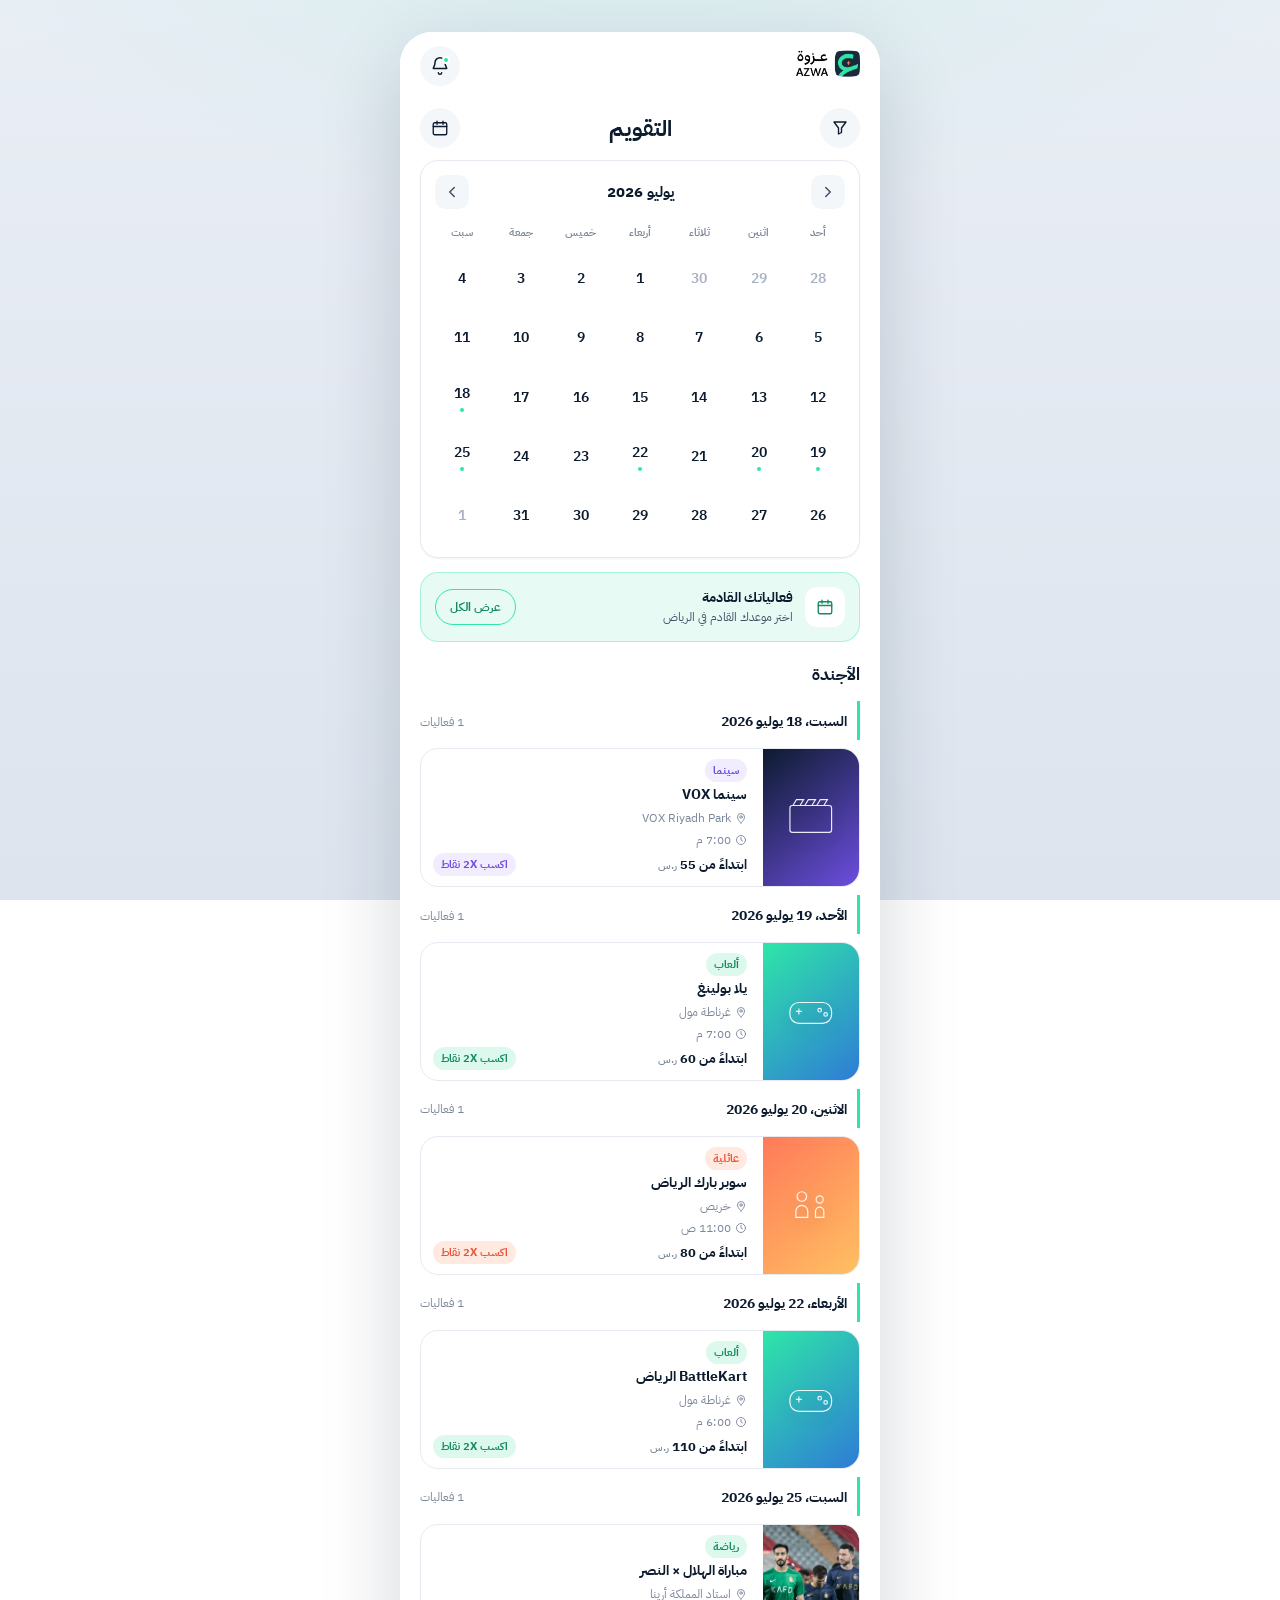
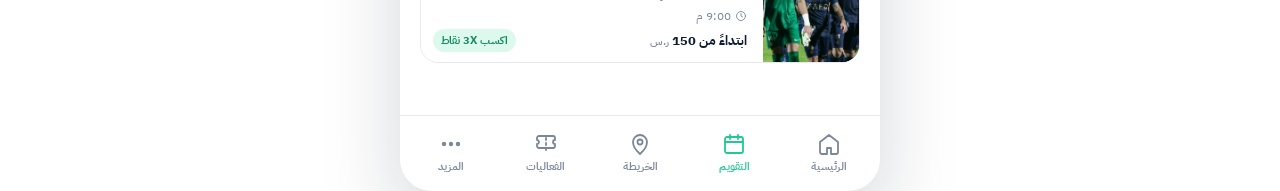
==== calendar.html @ 914c09c8 "Changed the idea" ====
<!doctype html>
<html lang="ar" dir="rtl">
<head>
  <meta charset="UTF-8">
  <meta name="viewport" content="width=device-width, initial-scale=1, viewport-fit=cover">
  <meta name="theme-color" content="#0C1B2E">
  <title>التقويم | عزوة</title>
  <link rel="preconnect" href="https://fonts.googleapis.com">
  <link rel="preconnect" href="https://fonts.gstatic.com" crossorigin>
  <link href="https://fonts.googleapis.com/css2?family=IBM+Plex+Sans+Arabic:wght@400;500;600;700;800&display=swap" rel="stylesheet">
  <link rel="stylesheet" href="css/styles.css">
</head>
<body>
  <div class="app">
    <header class="app-header">
      <div class="brand" aria-label="عزوة">
        <img class="brand-logo" src="images/logo-dark.png" alt="عزوة AZWA">
      </div>
      <div class="header-actions">
        <button class="icon-btn" aria-label="الإشعارات">
          <svg viewBox="0 0 24 24" width="20" height="20" fill="none" stroke="currentColor" stroke-width="1.8" stroke-linecap="round" stroke-linejoin="round">
            <path d="M6 8a6 6 0 1112 0c0 4 2 5 2 7H4c0-2 2-3 2-7z"/><path d="M10 20a2 2 0 004 0"/>
          </svg>
          <span class="badge-dot"></span>
        </button>
      </div>
    </header>

    <main class="main">
      <div class="page-title">
        <button class="icon-btn" aria-label="تصفية">
          <svg viewBox="0 0 24 24" width="18" height="18" fill="none" stroke="currentColor" stroke-width="1.8" stroke-linecap="round" stroke-linejoin="round">
            <path d="M4 4h16l-6 8v6l-4 2v-8L4 4z"/>
          </svg>
        </button>
        <h1>التقويم</h1>
        <div class="actions">
          <button class="icon-btn" aria-label="اليوم">
            <svg viewBox="0 0 24 24" width="18" height="18" fill="none" stroke="currentColor" stroke-width="1.8" stroke-linecap="round" stroke-linejoin="round">
              <rect x="3" y="5" width="18" height="16" rx="2"/><path d="M16 3v4M8 3v4M3 10h18"/>
            </svg>
          </button>
        </div>
      </div>

      <div class="cal-card" data-render="calendar"></div>

      <div class="upcoming">
        <span class="ic-wrap">
          <svg viewBox="0 0 24 24" width="18" height="18" fill="none" stroke="currentColor" stroke-width="1.8" stroke-linecap="round" stroke-linejoin="round">
            <rect x="3" y="5" width="18" height="16" rx="2"/><path d="M16 3v4M8 3v4M3 10h18"/>
          </svg>
        </span>
        <div>
          <div class="title">فعالياتك القادمة</div>
          <div class="desc">اختر موعدك القادم في الرياض</div>
        </div>
        <a href="events.html" class="link">عرض الكل</a>
      </div>

      <div class="section">
        <div class="section-head">
          <h2>الأجندة</h2>
        </div>
        <div data-agenda></div>
      </div>
    </main>

    <nav class="bottom-nav" aria-label="التنقل">
      <a class="nav-item" href="index.html">
        <span class="ic"><svg viewBox="0 0 24 24" fill="none" stroke="currentColor" stroke-width="1.8" stroke-linecap="round" stroke-linejoin="round"><path d="M3 10l9-7 9 7v10a2 2 0 01-2 2h-5v-6h-4v6H5a2 2 0 01-2-2V10z"/></svg></span>
        <span>الرئيسية</span>
      </a>
      <a class="nav-item" href="calendar.html">
        <span class="ic"><svg viewBox="0 0 24 24" fill="none" stroke="currentColor" stroke-width="1.8" stroke-linecap="round" stroke-linejoin="round"><rect x="3" y="5" width="18" height="16" rx="2"/><path d="M16 3v4M8 3v4M3 10h18"/></svg></span>
        <span>التقويم</span>
      </a>
      <a class="nav-item" href="map.html">
        <span class="ic"><svg viewBox="0 0 24 24" fill="none" stroke="currentColor" stroke-width="1.8" stroke-linecap="round" stroke-linejoin="round"><path d="M12 22s7-6.2 7-12a7 7 0 10-14 0c0 5.8 7 12 7 12z"/><circle cx="12" cy="10" r="2.5"/></svg></span>
        <span>الخريطة</span>
      </a>
      <a class="nav-item" href="events.html">
        <span class="ic"><svg viewBox="0 0 24 24" fill="none" stroke="currentColor" stroke-width="1.8" stroke-linecap="round" stroke-linejoin="round"><path d="M3 8V6a2 2 0 012-2h14a2 2 0 012 2v2a2 2 0 100 4v2a2 2 0 01-2 2H5a2 2 0 01-2-2v-2a2 2 0 100-4z"/><path d="M12 6v12" stroke-dasharray="2 3"/></svg></span>
        <span>الفعاليات</span>
      </a>
      <a class="nav-item" href="more.html">
        <span class="ic"><svg viewBox="0 0 24 24" fill="none" stroke="currentColor" stroke-width="2.4" stroke-linecap="round" stroke-linejoin="round"><circle cx="5" cy="12" r="1"/><circle cx="12" cy="12" r="1"/><circle cx="19" cy="12" r="1"/></svg></span>
        <span>المزيد</span>
      </a>
    </nav>
  </div>

  <script src="js/app.js"></script>
</body>
</html>
---- css/styles.css ----
/* ==========================================================================
   Azwa - عزوة | Design System
   Mobile-first Arabic RTL prototype
   ========================================================================== */

:root {
  /* Brand */
  --teal: #2EE6A8;
  --teal-600: #22C994;
  --teal-050: #E7FBF4;
  --dark: #0C1B2E;
  --dark-800: #142338;
  --dark-700: #1B2E48;
  --light: #F4F7FA;
  --blue: #4DA3FF;
  --coral: #FF7A59;

  /* Text */
  --ink: #0C1B2E;
  --ink-2: #445068;
  --ink-3: #7A869A;
  --ink-4: #A8B1C2;
  --on-dark: #FFFFFF;
  --on-dark-2: #C6D0E0;
  --on-dark-3: #8A97AE;

  /* Surface */
  --surface: #FFFFFF;
  --surface-2: #F4F7FA;
  --surface-3: #ECF0F5;
  --border: #E6EAF0;
  --border-strong: #D6DCE6;

  /* Accents */
  --success: #21C48A;
  --danger: #EF5A5A;
  --purple-bg: #F2ECFF;
  --purple-ink: #6D4EE0;
  --coral-bg: #FFE9E1;
  --coral-ink: #E5563A;
  --teal-bg: #DDF9EE;
  --teal-ink: #128A63;
  --blue-bg: #E4F0FF;
  --blue-ink: #2E7CD6;

  /* Radii */
  --r-sm: 10px;
  --r-md: 14px;
  --r-lg: 18px;
  --r-xl: 24px;
  --r-2xl: 28px;
  --r-pill: 999px;

  /* Elevation */
  --shadow-sm: 0 1px 2px rgba(12, 27, 46, 0.06);
  --shadow-md: 0 6px 16px rgba(12, 27, 46, 0.08);
  --shadow-lg: 0 12px 28px rgba(12, 27, 46, 0.12);
  --shadow-card: 0 10px 30px rgba(12, 27, 46, 0.35);

  /* Layout */
  --app-max: 480px;
  --nav-h: 76px;
  --header-h: 60px;

  /* Motion */
  --dur: 200ms;
  --ease: cubic-bezier(0.2, 0.7, 0.2, 1);
}

/* ---------- Reset ---------- */
*,
*::before,
*::after {
  box-sizing: border-box;
}

html,
body {
  margin: 0;
  padding: 0;
  height: 100%;
}

html {
  -webkit-text-size-adjust: 100%;
  scroll-behavior: smooth;
}

body {
  font-family: 'IBM Plex Sans Arabic', 'Tajawal', 'Noto Sans Arabic',
    -apple-system, BlinkMacSystemFont, 'Segoe UI', Roboto, sans-serif;
  color: var(--ink);
  background: linear-gradient(180deg, #E9EEF5 0%, #DDE4EE 100%);
  -webkit-font-smoothing: antialiased;
  -moz-osx-font-smoothing: grayscale;
  font-size: 15px;
  line-height: 1.5;
}

button {
  font-family: inherit;
  cursor: pointer;
  border: 0;
  background: transparent;
  color: inherit;
  padding: 0;
}

input,
select,
textarea {
  font-family: inherit;
  font-size: inherit;
  color: inherit;
}

a {
  color: inherit;
  text-decoration: none;
}

img,
svg {
  display: block;
  max-width: 100%;
}

:focus-visible {
  outline: 2px solid var(--teal);
  outline-offset: 2px;
  border-radius: 6px;
}

/* ---------- App shell ---------- */
.app {
  position: relative;
  max-width: var(--app-max);
  margin: 0 auto;
  min-height: 100dvh;
  background: var(--surface);
  overflow: hidden;
  box-shadow: 0 30px 80px rgba(12, 27, 46, 0.18);
}

/* Desktop framing */
@media (min-width: 900px) {
  body {
    padding: 32px 0;
    background:
      radial-gradient(1200px 500px at 50% -10%, rgba(46, 230, 168, 0.10), transparent 60%),
      linear-gradient(180deg, #E9EEF5 0%, #DDE4EE 100%);
    background-attachment: fixed;
  }
  .app {
    min-height: calc(100dvh - 64px);
    border-radius: 32px;
    overflow: hidden;
  }
}

/* ---------- Header ---------- */
.app-header {
  position: sticky;
  top: 0;
  z-index: 40;
  display: flex;
  align-items: center;
  justify-content: space-between;
  padding: 14px 20px;
  min-height: var(--header-h);
  background: var(--surface);
  backdrop-filter: saturate(1.2) blur(6px);
}

.app-header--dark {
  background: var(--dark);
  color: var(--on-dark);
}

.app-header .brand {
  display: inline-flex;
  align-items: center;
  gap: 8px;
  font-weight: 700;
  letter-spacing: 0.4px;
}

.app-header .brand-mark {
  width: 34px;
  height: 34px;
}

/* Real brand logo images (from images/) */
.app-header .brand-logo {
  height: 34px;
  width: auto;
  display: block;
  object-fit: contain;
}

/* Icon-only variant (extracts icon from wide-canvas logo-white.png).
   Container has fixed square size; image is background-sized to natural
   height and pinned to the right, so only the icon shows. */
.app-header .brand-icon {
  width: 36px;
  height: 36px;
  border-radius: 10px;
  background-image: url('../images/logo-white.png');
  background-repeat: no-repeat;
  background-size: auto 100%;
  background-position: right center;
  flex: 0 0 auto;
}

.app-header .brand-text {
  display: flex;
  flex-direction: column;
  line-height: 1;
}

.app-header .brand-text b {
  font-size: 18px;
}

.app-header .brand-text small {
  font-size: 10px;
  color: var(--ink-3);
  letter-spacing: 1px;
}

.app-header--dark .brand-text small {
  color: var(--on-dark-3);
}

.header-actions {
  display: inline-flex;
  gap: 8px;
}

.icon-btn {
  width: 40px;
  height: 40px;
  display: inline-flex;
  align-items: center;
  justify-content: center;
  border-radius: var(--r-pill);
  background: var(--surface-2);
  color: var(--ink);
  transition: background var(--dur) var(--ease), transform var(--dur) var(--ease);
}

.icon-btn:hover {
  background: var(--surface-3);
}

.icon-btn:active {
  transform: scale(0.95);
}

.app-header--dark .icon-btn {
  background: rgba(255, 255, 255, 0.08);
  color: var(--on-dark);
}

.app-header--dark .icon-btn:hover {
  background: rgba(255, 255, 255, 0.14);
}

.icon-btn .badge-dot {
  position: absolute;
  width: 8px;
  height: 8px;
  background: var(--teal);
  border-radius: 50%;
  transform: translate(6px, -6px);
  border: 2px solid var(--surface);
}

.icon-btn {
  position: relative;
}

/* ---------- Main ---------- */
.main {
  padding-bottom: calc(var(--nav-h) + 24px);
}

.section {
  padding: 20px;
}

.section--dark {
  background: var(--dark);
  color: var(--on-dark);
  border-radius: 0 0 28px 28px;
  padding-bottom: 26px;
}

.section-head {
  display: flex;
  align-items: center;
  justify-content: space-between;
  gap: 12px;
  margin-bottom: 14px;
}

.section-head h2 {
  margin: 0;
  font-size: 17px;
  font-weight: 700;
}

.section-head .link {
  font-size: 13px;
  color: var(--teal-600);
  font-weight: 600;
}

.section-head .link:active {
  color: var(--teal);
}

/* ---------- Hero on home ---------- */
.hero {
  background: var(--dark);
  color: var(--on-dark);
  border-radius: 0 0 28px 28px;
  padding: 4px 20px 24px;
  position: relative;
  overflow: hidden;
}

.hero::before {
  content: '';
  position: absolute;
  inset: -40% -20% auto auto;
  width: 260px;
  height: 260px;
  background: radial-gradient(closest-side, rgba(46, 230, 168, 0.18), transparent 70%);
  filter: blur(6px);
}

.greet {
  display: flex;
  align-items: flex-start;
  justify-content: space-between;
  padding: 10px 0 16px;
}

.greet .hi {
  font-size: 18px;
  font-weight: 700;
  display: flex;
  align-items: center;
  gap: 8px;
}

.greet .sub {
  font-size: 13px;
  color: var(--on-dark-2);
  margin-top: 2px;
}

.wave {
  display: inline-block;
  transform-origin: 70% 70%;
}

/* ---------- Azwa payment card ---------- */
.azwa-card {
  position: relative;
  border-radius: 22px;
  aspect-ratio: 1.6 / 1;
  color: var(--on-dark);
  background: #0C1B2E;
  box-shadow: var(--shadow-card);
  overflow: hidden;
  isolation: isolate;
}

.azwa-card img.card-art {
  position: absolute;
  inset: 0;
  width: 100%;
  height: 100%;
  object-fit: cover;
  display: block;
}

.azwa-card::after {
  content: '';
  position: absolute;
  inset: auto -20% -30% auto;
  width: 320px;
  height: 320px;
  background: radial-gradient(closest-side, rgba(46, 230, 168, 0.35), transparent 70%);
  z-index: -1;
}

.azwa-card .card-brand {
  display: inline-flex;
  align-items: center;
  gap: 10px;
  font-weight: 700;
}

.azwa-card .card-brand svg {
  width: 32px;
  height: 32px;
}

.azwa-card .card-brand-text {
  line-height: 1;
}

.azwa-card .card-brand-text b {
  font-size: 18px;
}

.azwa-card .card-brand-text small {
  font-size: 10px;
  color: var(--on-dark-3);
  letter-spacing: 1.5px;
}

.azwa-card .chip {
  position: absolute;
  top: 78px;
  inset-inline-end: 22px;
  width: 44px;
  height: 32px;
  border-radius: 6px;
  background: linear-gradient(135deg, #D9DEE7 0%, #A9B2C0 100%);
  box-shadow: inset 0 0 0 1px rgba(0, 0, 0, 0.15);
}

.azwa-card .chip::before,
.azwa-card .chip::after {
  content: '';
  position: absolute;
  inset: 6px 8px;
  border: 1px solid rgba(0, 0, 0, 0.2);
  border-radius: 3px;
}

.azwa-card .chip::after {
  inset: 12px 14px;
}

.azwa-card .card-footer {
  position: absolute;
  inset-inline: 22px;
  bottom: 20px;
  display: flex;
  align-items: flex-end;
  justify-content: space-between;
}

.azwa-card .card-num {
  font-size: 18px;
  letter-spacing: 3px;
  font-weight: 600;
}

.azwa-card .visa {
  font-family: 'Arial Black', Arial, sans-serif;
  font-style: italic;
  font-weight: 900;
  font-size: 22px;
  letter-spacing: 1px;
}

.azwa-card .dots {
  position: absolute;
  inset-inline-start: 50%;
  bottom: 74px;
  transform: translateX(-50%);
  display: flex;
  gap: 6px;
}

.azwa-card .dots span {
  width: 6px;
  height: 6px;
  border-radius: 50%;
  background: rgba(255, 255, 255, 0.35);
}

.azwa-card .dots span.on {
  background: var(--on-dark);
  width: 18px;
  border-radius: 4px;
}

/* ---------- Stat cards row ---------- */
.stat-row {
  display: grid;
  grid-template-columns: 1fr 1fr;
  gap: 12px;
  margin-top: 16px;
}

.stat-card {
  background: var(--dark-800);
  border-radius: var(--r-lg);
  padding: 14px 14px 12px;
  position: relative;
  overflow: hidden;
  border: 1px solid rgba(255, 255, 255, 0.04);
}

.stat-card .icon {
  width: 34px;
  height: 34px;
  border-radius: 10px;
  background: rgba(46, 230, 168, 0.14);
  color: var(--teal);
  display: inline-flex;
  align-items: center;
  justify-content: center;
  margin-bottom: 6px;
}

.stat-card .label {
  font-size: 12px;
  color: var(--on-dark-3);
}

.stat-card .value {
  font-size: 26px;
  font-weight: 800;
  letter-spacing: 0.3px;
  line-height: 1.1;
  margin-top: 2px;
}

.stat-card .value small {
  font-size: 11px;
  font-weight: 500;
  color: var(--on-dark-3);
  margin-inline-start: 4px;
}

.stat-card .cta {
  margin-top: 10px;
  width: 100%;
  height: 40px;
  border-radius: 12px;
  background: var(--teal);
  color: var(--dark);
  font-weight: 700;
  display: inline-flex;
  align-items: center;
  justify-content: center;
  gap: 6px;
  transition: background var(--dur) var(--ease), transform var(--dur) var(--ease);
}

.stat-card .cta:hover {
  background: var(--teal-600);
}

.stat-card .cta:active {
  transform: scale(0.98);
}

.stat-card .cta.ghost {
  background: rgba(46, 230, 168, 0.14);
  color: var(--teal);
}

.stat-card .top {
  display: flex;
  align-items: center;
  justify-content: space-between;
}

.stat-card .top .icon {
  margin: 0;
}

/* ---------- Buttons ---------- */
.btn {
  display: inline-flex;
  align-items: center;
  justify-content: center;
  gap: 8px;
  min-height: 46px;
  padding: 0 18px;
  border-radius: 14px;
  font-weight: 700;
  font-size: 15px;
  transition: transform var(--dur) var(--ease), background var(--dur) var(--ease), color var(--dur) var(--ease);
}

.btn-primary {
  background: var(--teal);
  color: var(--dark);
}

.btn-primary:hover {
  background: var(--teal-600);
}

.btn-primary:active {
  transform: scale(0.98);
}

.btn-primary:disabled {
  background: var(--surface-3);
  color: var(--ink-4);
  cursor: not-allowed;
}

.btn-secondary {
  background: var(--surface-2);
  color: var(--ink);
}

.btn-secondary:hover {
  background: var(--surface-3);
}

.btn-outline {
  background: transparent;
  color: var(--teal-ink);
  border: 1.5px solid var(--teal);
}

.btn-outline:hover {
  background: var(--teal-050);
}

.btn-ghost {
  background: transparent;
  color: var(--ink-2);
}

.btn-danger {
  background: transparent;
  color: var(--danger);
  border: 1.5px dashed rgba(239, 90, 90, 0.35);
}

.btn-block {
  width: 100%;
}

/* ---------- Category / filter chips ---------- */
.chip-row {
  display: flex;
  gap: 8px;
  overflow-x: auto;
  padding-bottom: 4px;
  scrollbar-width: none;
}

.chip-row::-webkit-scrollbar { display: none; }

.chip {
  flex: 0 0 auto;
  display: inline-flex;
  align-items: center;
  gap: 6px;
  height: 38px;
  padding: 0 14px;
  border-radius: var(--r-pill);
  background: var(--surface);
  color: var(--ink-2);
  border: 1px solid var(--border);
  font-size: 13px;
  font-weight: 600;
  transition: background var(--dur) var(--ease), color var(--dur) var(--ease), border-color var(--dur) var(--ease);
}

.chip:hover {
  border-color: var(--border-strong);
}

.chip[aria-pressed="true"],
.chip.is-active {
  background: var(--teal);
  color: var(--dark);
  border-color: var(--teal);
}

.chip .ic {
  width: 16px;
  height: 16px;
}

/* ---------- Cards (event) ---------- */
.event-scroller {
  display: flex;
  gap: 12px;
  overflow-x: auto;
  padding: 4px 20px 8px;
  margin: 0 -20px;
  scroll-snap-type: x mandatory;
  scrollbar-width: none;
}

.event-scroller::-webkit-scrollbar { display: none; }

.event-card {
  flex: 0 0 68%;
  max-width: 240px;
  scroll-snap-align: start;
  background: var(--surface);
  border-radius: var(--r-lg);
  border: 1px solid var(--border);
  overflow: hidden;
  transition: transform var(--dur) var(--ease), box-shadow var(--dur) var(--ease);
  text-align: start;
}

.event-card:hover {
  box-shadow: var(--shadow-md);
  transform: translateY(-1px);
}

.event-card:active {
  transform: scale(0.99);
}

.event-media {
  position: relative;
  aspect-ratio: 4 / 3;
  overflow: hidden;
}

.event-media .fav {
  position: absolute;
  top: 8px;
  inset-inline-end: 8px;
  width: 32px;
  height: 32px;
  border-radius: 50%;
  background: rgba(255, 255, 255, 0.9);
  display: inline-flex;
  align-items: center;
  justify-content: center;
  color: var(--ink-2);
  transition: color var(--dur) var(--ease);
}

.event-media .fav.on {
  color: var(--coral-ink);
}

.event-media .mult {
  position: absolute;
  bottom: 8px;
  inset-inline-start: 8px;
  background: var(--teal);
  color: var(--dark);
  font-weight: 700;
  font-size: 12px;
  padding: 4px 10px;
  border-radius: var(--r-pill);
  display: inline-flex;
  align-items: center;
  gap: 4px;
}

.event-media .mult.purple { background: var(--purple-bg); color: var(--purple-ink); }
.event-media .mult.coral { background: var(--coral-bg); color: var(--coral-ink); }
.event-media .mult.blue { background: var(--blue-bg); color: var(--blue-ink); }

.event-body {
  padding: 12px 14px 14px;
}

.event-title {
  font-size: 14px;
  font-weight: 700;
  color: var(--ink);
  margin: 0 0 6px;
  display: -webkit-box;
  -webkit-line-clamp: 1;
  -webkit-box-orient: vertical;
  overflow: hidden;
}

.event-meta {
  font-size: 12px;
  color: var(--ink-3);
  display: flex;
  flex-direction: column;
  gap: 3px;
}

.event-meta .row {
  display: inline-flex;
  align-items: center;
  gap: 6px;
}

.event-meta .row .ic {
  width: 12px;
  height: 12px;
  color: var(--ink-4);
}

.event-price {
  margin-top: 8px;
  color: var(--ink);
  font-weight: 600;
  font-size: 13px;
}

.event-price small {
  color: var(--ink-3);
  font-weight: 500;
}

/* Category cover artwork (SVG-based, no photos) */
.cover {
  width: 100%;
  height: 100%;
  display: flex;
  align-items: center;
  justify-content: center;
  color: rgba(255, 255, 255, 0.95);
  position: relative;
  overflow: hidden;
}

.cover svg.art {
  width: 62%;
  height: 62%;
  opacity: 0.95;
  filter: drop-shadow(0 6px 10px rgba(0, 0, 0, 0.25));
}

.cover.themepark { background: linear-gradient(140deg, #6D4EE0 0%, #2E7CD6 100%); }
.cover.water { background: linear-gradient(140deg, #2E7CD6 0%, #2EE6A8 100%); }
.cover.concert { background: linear-gradient(140deg, #E5563A 0%, #6D4EE0 100%); }
.cover.family { background: linear-gradient(140deg, #FF7A59 0%, #FFC062 100%); }
.cover.indoor { background: linear-gradient(140deg, #142338 0%, #2E7CD6 100%); }
.cover.live { background: linear-gradient(140deg, #6D4EE0 0%, #E5563A 100%); }
.cover.sport { background: linear-gradient(140deg, #128A63 0%, #0C1B2E 100%); }
.cover.experience { background: linear-gradient(140deg, #E5563A 0%, #2E7CD6 100%); }
.cover.food { background: linear-gradient(140deg, #FF7A59 0%, #E5563A 100%); }
.cover.games { background: linear-gradient(140deg, #2EE6A8 0%, #2E7CD6 100%); }
.cover.cinema { background: linear-gradient(140deg, #0C1B2E 0%, #6D4EE0 100%); }

.cover.cover--photo {
  background-size: cover;
  background-repeat: no-repeat;
  background-color: #0C1B2E;
}

/* ---------- Event list (horizontal-row card) ---------- */
.event-list {
  display: flex;
  flex-direction: column;
  gap: 12px;
}

.event-row {
  display: grid;
  grid-template-columns: 96px 1fr;
  gap: 12px;
  background: var(--surface);
  border: 1px solid var(--border);
  border-radius: var(--r-lg);
  overflow: hidden;
  transition: box-shadow var(--dur) var(--ease), transform var(--dur) var(--ease);
  text-align: start;
  width: 100%;
}

.event-row:hover { box-shadow: var(--shadow-md); }
.event-row:active { transform: scale(0.995); }

.event-row .event-media {
  aspect-ratio: unset;
  height: 100%;
  min-height: 108px;
}

.event-row .event-body {
  padding: 10px 4px 10px 0;
  display: flex;
  flex-direction: column;
  gap: 4px;
}

.event-row .tag {
  align-self: flex-start;
  font-size: 11px;
  padding: 3px 8px;
  border-radius: var(--r-pill);
  background: var(--teal-bg);
  color: var(--teal-ink);
  font-weight: 700;
}

.event-row .tag.purple { background: var(--purple-bg); color: var(--purple-ink); }
.event-row .tag.coral { background: var(--coral-bg); color: var(--coral-ink); }
.event-row .tag.blue { background: var(--blue-bg); color: var(--blue-ink); }

.event-row .title {
  font-size: 14px;
  font-weight: 700;
  color: var(--ink);
  line-height: 1.35;
  display: -webkit-box;
  -webkit-line-clamp: 1;
  -webkit-box-orient: vertical;
  overflow: hidden;
}

.event-row .meta {
  font-size: 12px;
  color: var(--ink-3);
  display: flex;
  flex-wrap: wrap;
  gap: 4px 10px;
}

.event-row .meta .row {
  display: inline-flex;
  align-items: center;
  gap: 4px;
}

.event-row .bottom {
  margin-top: auto;
  display: flex;
  align-items: center;
  justify-content: space-between;
  gap: 8px;
  padding-inline-end: 12px;
}

.event-row .price {
  font-size: 13px;
  font-weight: 700;
  color: var(--ink);
}

.event-row .price small {
  color: var(--ink-3);
  font-weight: 500;
}

.event-row .mult {
  font-size: 11px;
  padding: 3px 8px;
  border-radius: var(--r-pill);
  background: var(--teal-bg);
  color: var(--teal-ink);
  font-weight: 700;
}

.event-row .mult.purple { background: var(--purple-bg); color: var(--purple-ink); }
.event-row .mult.coral { background: var(--coral-bg); color: var(--coral-ink); }

.event-row .bookmark {
  position: absolute;
  top: 8px;
  inset-inline-end: 8px;
  color: var(--ink-3);
}

/* ---------- Promo banner ---------- */
.promo {
  margin: 0 20px;
  background: var(--teal-050);
  border: 1px solid rgba(46, 230, 168, 0.35);
  border-radius: var(--r-lg);
  padding: 14px;
  display: grid;
  grid-template-columns: 64px 1fr auto;
  gap: 12px;
  align-items: center;
}

.promo .gift {
  width: 56px;
  height: 56px;
  border-radius: 14px;
  background: var(--teal);
  color: var(--dark);
  display: inline-flex;
  align-items: center;
  justify-content: center;
}

.promo .title {
  font-size: 15px;
  font-weight: 800;
  color: var(--ink);
}

.promo .desc {
  font-size: 12px;
  color: var(--ink-2);
  margin-top: 2px;
}

.promo .go {
  width: 34px;
  height: 34px;
  border-radius: 50%;
  background: var(--surface);
  display: inline-flex;
  align-items: center;
  justify-content: center;
  color: var(--teal-ink);
  border: 1px solid var(--border);
}

/* ---------- Category grid ---------- */
.cat-grid {
  display: grid;
  grid-template-columns: repeat(4, 1fr);
  gap: 12px;
}

.cat-tile {
  display: flex;
  flex-direction: column;
  align-items: center;
  gap: 6px;
  padding: 10px 4px;
  background: transparent;
  transition: transform var(--dur) var(--ease);
}

.cat-tile:active {
  transform: scale(0.96);
}

.cat-tile .ic-wrap {
  width: 56px;
  height: 56px;
  border-radius: 18px;
  background: var(--surface-2);
  display: inline-flex;
  align-items: center;
  justify-content: center;
  color: var(--teal-ink);
  border: 1px solid var(--border);
}

.cat-tile .lbl {
  font-size: 12px;
  color: var(--ink-2);
  font-weight: 600;
}

/* ---------- Bottom nav ---------- */
.bottom-nav {
  position: fixed;
  bottom: 0;
  inset-inline: 0;
  z-index: 60;
  height: var(--nav-h);
  max-width: var(--app-max);
  margin: 0 auto;
  background: rgba(255, 255, 255, 0.95);
  backdrop-filter: saturate(1.4) blur(14px);
  border-top: 1px solid var(--border);
  display: grid;
  grid-template-columns: repeat(5, 1fr);
  padding: 8px 4px calc(8px + env(safe-area-inset-bottom, 0));
}

@media (min-width: 900px) {
  .bottom-nav {
    position: absolute;
    bottom: 0;
    border-radius: 0 0 32px 32px;
  }
}

.nav-item {
  display: flex;
  flex-direction: column;
  align-items: center;
  justify-content: center;
  gap: 3px;
  color: var(--ink-3);
  font-size: 11px;
  font-weight: 600;
  padding-top: 2px;
  transition: color var(--dur) var(--ease);
}

.nav-item .ic {
  width: 24px;
  height: 24px;
  color: currentColor;
}

.nav-item[aria-current="page"] {
  color: var(--teal-600);
}

.nav-item[aria-current="page"] .ic {
  color: var(--teal-600);
}

.nav-item:hover { color: var(--ink-2); }

/* ---------- Search bar ---------- */
.search {
  display: flex;
  align-items: center;
  gap: 10px;
  background: var(--surface-2);
  border: 1px solid var(--border);
  border-radius: var(--r-md);
  padding: 12px 14px;
  color: var(--ink-3);
}

.search input {
  flex: 1;
  border: 0;
  background: transparent;
  outline: none;
  font-size: 14px;
  color: var(--ink);
}

.search input::placeholder {
  color: var(--ink-3);
}

.search .ic {
  width: 18px;
  height: 18px;
}

/* ---------- Page header ---------- */
.page-title {
  display: flex;
  align-items: center;
  justify-content: space-between;
  padding: 8px 20px 12px;
}

.page-title h1 {
  margin: 0;
  font-size: 22px;
  font-weight: 800;
}

.page-title .actions {
  display: inline-flex;
  gap: 8px;
}

/* ---------- Calendar grid ---------- */
.cal-card {
  margin: 0 20px;
  background: var(--surface);
  border: 1px solid var(--border);
  border-radius: var(--r-lg);
  padding: 14px;
  box-shadow: var(--shadow-sm);
}

.cal-head {
  display: flex;
  align-items: center;
  justify-content: space-between;
  margin-bottom: 12px;
}

.cal-head .arrow {
  width: 34px;
  height: 34px;
  border-radius: 10px;
  background: var(--surface-2);
  color: var(--ink-2);
  display: inline-flex;
  align-items: center;
  justify-content: center;
}

.cal-head .month {
  font-size: 15px;
  font-weight: 700;
}

.cal-grid {
  display: grid;
  grid-template-columns: repeat(7, 1fr);
  gap: 6px;
}

.cal-grid .dow {
  text-align: center;
  font-size: 11px;
  color: var(--ink-3);
  padding: 4px 0;
  font-weight: 600;
}

.cal-cell {
  aspect-ratio: 1 / 1;
  border-radius: 12px;
  display: flex;
  flex-direction: column;
  align-items: center;
  justify-content: center;
  gap: 2px;
  font-size: 14px;
  font-weight: 600;
  color: var(--ink);
  background: transparent;
  transition: background var(--dur) var(--ease), color var(--dur) var(--ease);
  position: relative;
}

.cal-cell.other { color: var(--ink-4); }
.cal-cell.today { color: var(--teal-ink); }
.cal-cell:hover:not(:disabled) { background: var(--surface-2); }

.cal-cell.selected {
  background: var(--dark);
  color: var(--on-dark);
}

.cal-cell.selected .dot { background: var(--on-dark); }

.cal-cell .dot {
  width: 4px;
  height: 4px;
  border-radius: 50%;
  background: var(--teal);
  margin-top: 2px;
}

/* Upcoming banner in calendar */
.upcoming {
  margin: 14px 20px 0;
  padding: 14px;
  background: var(--teal-050);
  border: 1px solid rgba(46, 230, 168, 0.35);
  border-radius: var(--r-lg);
  display: grid;
  grid-template-columns: 40px 1fr auto;
  gap: 12px;
  align-items: center;
}

.upcoming .ic-wrap {
  width: 40px;
  height: 40px;
  border-radius: 12px;
  background: var(--surface);
  color: var(--teal-ink);
  display: inline-flex;
  align-items: center;
  justify-content: center;
}

.upcoming .title { font-weight: 700; font-size: 14px; }
.upcoming .desc { font-size: 12px; color: var(--ink-2); }

.upcoming .link {
  padding: 8px 14px;
  border: 1.5px solid var(--teal);
  border-radius: var(--r-pill);
  color: var(--teal-ink);
  font-weight: 700;
  font-size: 12px;
}

.day-heading {
  display: flex;
  align-items: center;
  justify-content: space-between;
  padding: 10px 0 8px;
  border-inline-start: 3px solid var(--teal);
  padding-inline-start: 10px;
  margin-top: 6px;
}

.day-heading b { font-size: 14px; }
.day-heading small { color: var(--ink-3); font-size: 12px; }

/* ---------- Map page ---------- */
.map-wrap {
  margin: 0 20px;
  height: 300px;
  border-radius: var(--r-lg);
  overflow: hidden;
  position: relative;
  border: 1px solid var(--border);
  background: #EAF2F0;
  box-shadow: var(--shadow-sm);
}

.map-wrap iframe.gmap {
  position: absolute;
  inset: 0;
  width: 100%;
  height: 100%;
  border: 0;
  display: block;
}

.map-wrap .svg-map {
  position: absolute;
  inset: 0;
  width: 100%;
  height: 100%;
}

.map-wrap .pin {
  position: absolute;
  transform: translate(-50%, -100%);
  color: var(--teal-ink);
  filter: drop-shadow(0 4px 6px rgba(0, 0, 0, 0.15));
}

.map-wrap .pin.dark { color: var(--dark); }
.map-wrap .pin.coral { color: var(--coral); }
.map-wrap .pin.blue { color: var(--blue); }

.map-controls {
  position: absolute;
  top: 12px;
  inset-inline-end: 12px;
  display: flex;
  flex-direction: column;
  gap: 8px;
}

.map-controls .icon-btn {
  background: var(--surface);
  box-shadow: var(--shadow-md);
}

.map-legend {
  position: absolute;
  bottom: 12px;
  inset-inline-start: 12px;
  padding: 8px 12px;
  background: rgba(255, 255, 255, 0.9);
  border-radius: var(--r-md);
  font-size: 11px;
  color: var(--ink-2);
  box-shadow: var(--shadow-sm);
}

/* Venue list */
.venue-list {
  display: flex;
  flex-direction: column;
  gap: 10px;
}

.venue-row {
  display: grid;
  grid-template-columns: 44px 1fr auto;
  gap: 12px;
  align-items: center;
  background: var(--surface);
  border: 1px solid var(--border);
  border-radius: var(--r-md);
  padding: 12px;
  text-align: start;
}

.venue-row .ic-wrap {
  width: 44px;
  height: 44px;
  border-radius: 12px;
  background: var(--teal-bg);
  color: var(--teal-ink);
  display: inline-flex;
  align-items: center;
  justify-content: center;
}

.venue-row .name { font-weight: 700; font-size: 14px; }
.venue-row .sub { font-size: 12px; color: var(--ink-3); }

.venue-row .dist {
  text-align: end;
  font-size: 12px;
  color: var(--ink-2);
  font-weight: 600;
}

.venue-row .dist b {
  display: block;
  color: var(--teal-ink);
  font-size: 14px;
}

.venue-row.is-active {
  border-color: var(--teal);
  box-shadow: 0 0 0 3px rgba(46, 230, 168, 0.15);
}

.venue-row:hover {
  border-color: var(--border-strong);
  cursor: pointer;
}

.venue-row .ext {
  color: var(--ink-4);
}

/* Mini map inside sheets */
.sheet .mini-map {
  height: 180px;
  border-radius: 12px;
  overflow: hidden;
  margin-top: 12px;
  border: 1px solid var(--border);
  position: relative;
}

.sheet .mini-map iframe {
  position: absolute;
  inset: 0;
  width: 100%;
  height: 100%;
  border: 0;
}

.sheet .mini-map-cta {
  display: inline-flex;
  align-items: center;
  gap: 6px;
  margin-top: 8px;
  font-size: 12px;
  color: var(--teal-ink);
  font-weight: 700;
}

/* ---------- Profile (more) ---------- */
.profile-head {
  display: flex;
  align-items: center;
  gap: 14px;
  padding: 8px 20px 4px;
}

.avatar {
  width: 72px;
  height: 72px;
  border-radius: 22px;
  background: var(--dark);
  color: var(--teal);
  display: inline-flex;
  align-items: center;
  justify-content: center;
  overflow: hidden;
  font-weight: 800;
  font-size: 26px;
  position: relative;
}

.avatar img {
  width: 100%;
  height: 100%;
  object-fit: cover;
}

.avatar .sparkle {
  position: absolute;
  bottom: 8px;
  inset-inline-end: 8px;
  color: var(--coral);
}

.profile-info .name {
  font-size: 18px;
  font-weight: 800;
}

.profile-info .email {
  color: var(--ink-3);
  font-size: 13px;
}

.profile-info .verified {
  display: inline-flex;
  align-items: center;
  gap: 6px;
  margin-top: 6px;
  padding: 4px 10px;
  border-radius: var(--r-pill);
  background: var(--teal-050);
  color: var(--teal-ink);
  font-size: 12px;
  font-weight: 700;
}

.wallet-card {
  margin: 14px 20px 0;
  background: var(--teal-050);
  border: 1px solid rgba(46, 230, 168, 0.35);
  border-radius: var(--r-lg);
  padding: 14px 16px;
  display: flex;
  align-items: center;
  justify-content: space-between;
  gap: 12px;
}

.wallet-card .label {
  font-size: 13px;
  color: var(--teal-ink);
  font-weight: 700;
  text-align: end;
}

.wallet-card .value {
  font-size: 24px;
  font-weight: 800;
  text-align: end;
}

.wallet-card .value small {
  font-size: 12px;
  font-weight: 500;
  color: var(--ink-3);
}

.wallet-card .btn {
  min-height: 44px;
  border-radius: 12px;
}

.quick-grid {
  margin: 14px 20px 0;
  background: var(--surface);
  border: 1px solid var(--border);
  border-radius: var(--r-lg);
  padding: 14px 8px;
  display: grid;
  grid-template-columns: repeat(4, 1fr);
  gap: 6px;
}

.quick-item {
  display: flex;
  flex-direction: column;
  align-items: center;
  gap: 6px;
  padding: 8px 4px;
  color: var(--ink-2);
  font-size: 12px;
  font-weight: 600;
}

.quick-item .ic-wrap {
  width: 40px;
  height: 40px;
  border-radius: 12px;
  color: var(--teal-ink);
  display: inline-flex;
  align-items: center;
  justify-content: center;
}

.menu-list {
  margin: 14px 20px 0;
  background: var(--surface);
  border: 1px solid var(--border);
  border-radius: var(--r-lg);
  overflow: hidden;
}

.menu-row {
  display: grid;
  grid-template-columns: 40px 1fr auto auto;
  align-items: center;
  gap: 12px;
  padding: 14px 14px;
  color: var(--ink);
  font-size: 14px;
  font-weight: 600;
  text-align: start;
  width: 100%;
  border: 0;
  background: transparent;
  border-bottom: 1px solid var(--border);
}

.menu-row:last-child { border-bottom: 0; }

.menu-row .ic-wrap {
  width: 36px;
  height: 36px;
  border-radius: 10px;
  background: var(--surface-2);
  color: var(--ink-2);
  display: inline-flex;
  align-items: center;
  justify-content: center;
}

.menu-row .chev {
  color: var(--ink-4);
}

.menu-row .badge {
  font-size: 11px;
  padding: 3px 8px;
  border-radius: var(--r-pill);
  background: var(--teal-050);
  color: var(--teal-ink);
  font-weight: 700;
}

.menu-row:hover { background: var(--surface-2); }

.logout {
  margin: 14px 20px 0;
  background: var(--surface);
  border: 1px solid var(--border);
  border-radius: var(--r-lg);
  padding: 16px;
  color: var(--coral-ink);
  font-weight: 700;
  display: inline-flex;
  align-items: center;
  justify-content: center;
  gap: 8px;
  width: calc(100% - 40px);
}

/* ---------- Bottom sheet & modal ---------- */
.sheet-overlay {
  position: fixed;
  inset: 0;
  background: rgba(12, 27, 46, 0.55);
  z-index: 100;
  opacity: 0;
  visibility: hidden;
  transition: opacity var(--dur) var(--ease), visibility var(--dur) var(--ease);
  max-width: var(--app-max);
  margin: 0 auto;
  display: flex;
  align-items: flex-end;
  justify-content: center;
}

.sheet-overlay.open {
  opacity: 1;
  visibility: visible;
}

.sheet {
  width: 100%;
  background: var(--surface);
  border-radius: 24px 24px 0 0;
  padding: 18px 20px calc(24px + env(safe-area-inset-bottom, 0));
  max-height: 88dvh;
  overflow-y: auto;
  transform: translateY(20px);
  transition: transform var(--dur) var(--ease);
  box-shadow: 0 -10px 40px rgba(12, 27, 46, 0.2);
}

.sheet-overlay.open .sheet {
  transform: translateY(0);
}

.sheet .grip {
  width: 44px;
  height: 4px;
  background: var(--border-strong);
  border-radius: 4px;
  margin: 2px auto 12px;
}

.sheet-title {
  font-size: 17px;
  font-weight: 800;
  margin: 0 0 4px;
}

.sheet-sub {
  color: var(--ink-3);
  font-size: 13px;
  margin: 0 0 12px;
}

.amounts {
  display: grid;
  grid-template-columns: repeat(3, 1fr);
  gap: 10px;
  margin-top: 8px;
}

.amount {
  padding: 14px 8px;
  border-radius: 14px;
  background: var(--surface-2);
  border: 1.5px solid transparent;
  font-weight: 800;
  color: var(--ink);
  font-size: 15px;
  text-align: center;
  transition: background var(--dur) var(--ease), border-color var(--dur) var(--ease);
}

.amount.selected {
  background: var(--teal-050);
  border-color: var(--teal);
  color: var(--teal-ink);
}

.field {
  display: flex;
  flex-direction: column;
  gap: 6px;
  margin-top: 14px;
}

.field label {
  font-size: 12px;
  color: var(--ink-2);
  font-weight: 600;
}

.field input,
.field select {
  height: 48px;
  padding: 0 14px;
  border-radius: 12px;
  border: 1px solid var(--border);
  background: var(--surface);
  outline: none;
  transition: border-color var(--dur) var(--ease);
}

.field input:focus,
.field select:focus {
  border-color: var(--teal);
}

.source-row {
  display: flex;
  align-items: center;
  gap: 12px;
  padding: 12px 14px;
  background: var(--surface-2);
  border-radius: 12px;
  margin-top: 12px;
}

.source-row .bank-logo {
  width: 40px;
  height: 40px;
  border-radius: 10px;
  background: var(--dark);
  color: var(--teal);
  display: inline-flex;
  align-items: center;
  justify-content: center;
  font-weight: 800;
  font-size: 12px;
  padding: 4px;
  text-align: center;
  line-height: 1.1;
}

.source-row .txt b {
  display: block;
  font-size: 14px;
}

.source-row .txt small {
  color: var(--ink-3);
  font-size: 12px;
}

.sheet-cta {
  margin-top: 16px;
}

/* Event details sheet */
.detail-cover {
  height: 180px;
  border-radius: 16px;
  overflow: hidden;
  margin-top: 4px;
}

.detail-title {
  font-size: 20px;
  font-weight: 800;
  margin: 12px 0 4px;
}

.detail-sub {
  color: var(--ink-3);
  font-size: 13px;
}

.detail-meta {
  display: grid;
  grid-template-columns: 1fr 1fr;
  gap: 12px;
  margin-top: 14px;
}

.detail-meta .cell {
  padding: 12px;
  background: var(--surface-2);
  border-radius: 12px;
}

.detail-meta .cell .k {
  font-size: 12px;
  color: var(--ink-3);
  display: inline-flex;
  align-items: center;
  gap: 6px;
}

.detail-meta .cell .v {
  font-weight: 700;
  margin-top: 4px;
  font-size: 14px;
}

.detail-desc {
  color: var(--ink-2);
  font-size: 13px;
  line-height: 1.6;
  margin-top: 12px;
}

.qty-row {
  display: flex;
  align-items: center;
  justify-content: space-between;
  padding: 14px;
  background: var(--surface-2);
  border-radius: 14px;
  margin-top: 12px;
}

.qty-controls {
  display: inline-flex;
  align-items: center;
  gap: 12px;
}

.qty-btn {
  width: 34px;
  height: 34px;
  border-radius: 10px;
  background: var(--surface);
  border: 1px solid var(--border);
  font-weight: 800;
  color: var(--ink-2);
}

.qty-btn:hover { background: var(--surface-3); }

.qty-num {
  font-weight: 800;
  font-size: 16px;
  min-width: 24px;
  text-align: center;
}

.balance-row {
  display: flex;
  align-items: center;
  justify-content: space-between;
  margin-top: 12px;
  padding: 12px 14px;
  border: 1px dashed var(--border-strong);
  border-radius: 12px;
  color: var(--ink-2);
  font-size: 13px;
}

.balance-row b { color: var(--ink); font-weight: 800; }

/* Toast */
.toast {
  position: fixed;
  left: 50%;
  bottom: calc(var(--nav-h) + 16px);
  transform: translateX(-50%) translateY(20px);
  background: var(--dark);
  color: var(--on-dark);
  padding: 12px 16px;
  border-radius: 14px;
  box-shadow: var(--shadow-lg);
  z-index: 200;
  font-size: 13px;
  font-weight: 600;
  opacity: 0;
  visibility: hidden;
  transition: opacity var(--dur) var(--ease), transform var(--dur) var(--ease), visibility var(--dur) var(--ease);
  display: inline-flex;
  align-items: center;
  gap: 10px;
  max-width: min(88%, 420px);
  text-align: start;
}

.toast .ic {
  color: var(--teal);
  flex: 0 0 auto;
}

.toast.error .ic { color: var(--coral); }

.toast.show {
  opacity: 1;
  visibility: visible;
  transform: translateX(-50%) translateY(0);
}

/* Toggle */
.toggle {
  position: relative;
  width: 42px;
  height: 24px;
  border-radius: 24px;
  background: var(--border-strong);
  transition: background var(--dur) var(--ease);
  flex: 0 0 auto;
}

.toggle::after {
  content: '';
  position: absolute;
  top: 3px;
  inset-inline-start: 3px;
  width: 18px;
  height: 18px;
  border-radius: 50%;
  background: white;
  transition: transform var(--dur) var(--ease);
}

.toggle[aria-checked="true"] {
  background: var(--teal);
}

[dir="rtl"] .toggle[aria-checked="true"]::after {
  transform: translateX(-18px);
}

[dir="ltr"] .toggle[aria-checked="true"]::after {
  transform: translateX(18px);
}

/* Segmented / secondary chips row */
.filters {
  padding: 12px 20px 8px;
}

/* Empty state */
.empty {
  text-align: center;
  padding: 32px 20px;
  color: var(--ink-3);
}

.empty .ic {
  margin: 0 auto 10px;
  color: var(--ink-4);
}

/* Utility */
.mt-8 { margin-top: 8px; }
.mt-12 { margin-top: 12px; }
.mt-16 { margin-top: 16px; }
.mt-20 { margin-top: 20px; }
.mb-8 { margin-bottom: 8px; }
.px-20 { padding-inline: 20px; }
.hstack { display: flex; align-items: center; gap: 8px; }
.spacer { flex: 1; }

/* Small screens */
@media (max-width: 360px) {
  .stat-card .value { font-size: 22px; }
  .cat-grid { grid-template-columns: repeat(4, 1fr); gap: 8px; }
  .cat-tile .ic-wrap { width: 48px; height: 48px; }
}

/* Motion preference */
@media (prefers-reduced-motion: reduce) {
  *,
  *::before,
  *::after {
    animation-duration: 0.001ms !important;
    animation-iteration-count: 1 !important;
    transition-duration: 0.001ms !important;
    scroll-behavior: auto !important;
  }
}
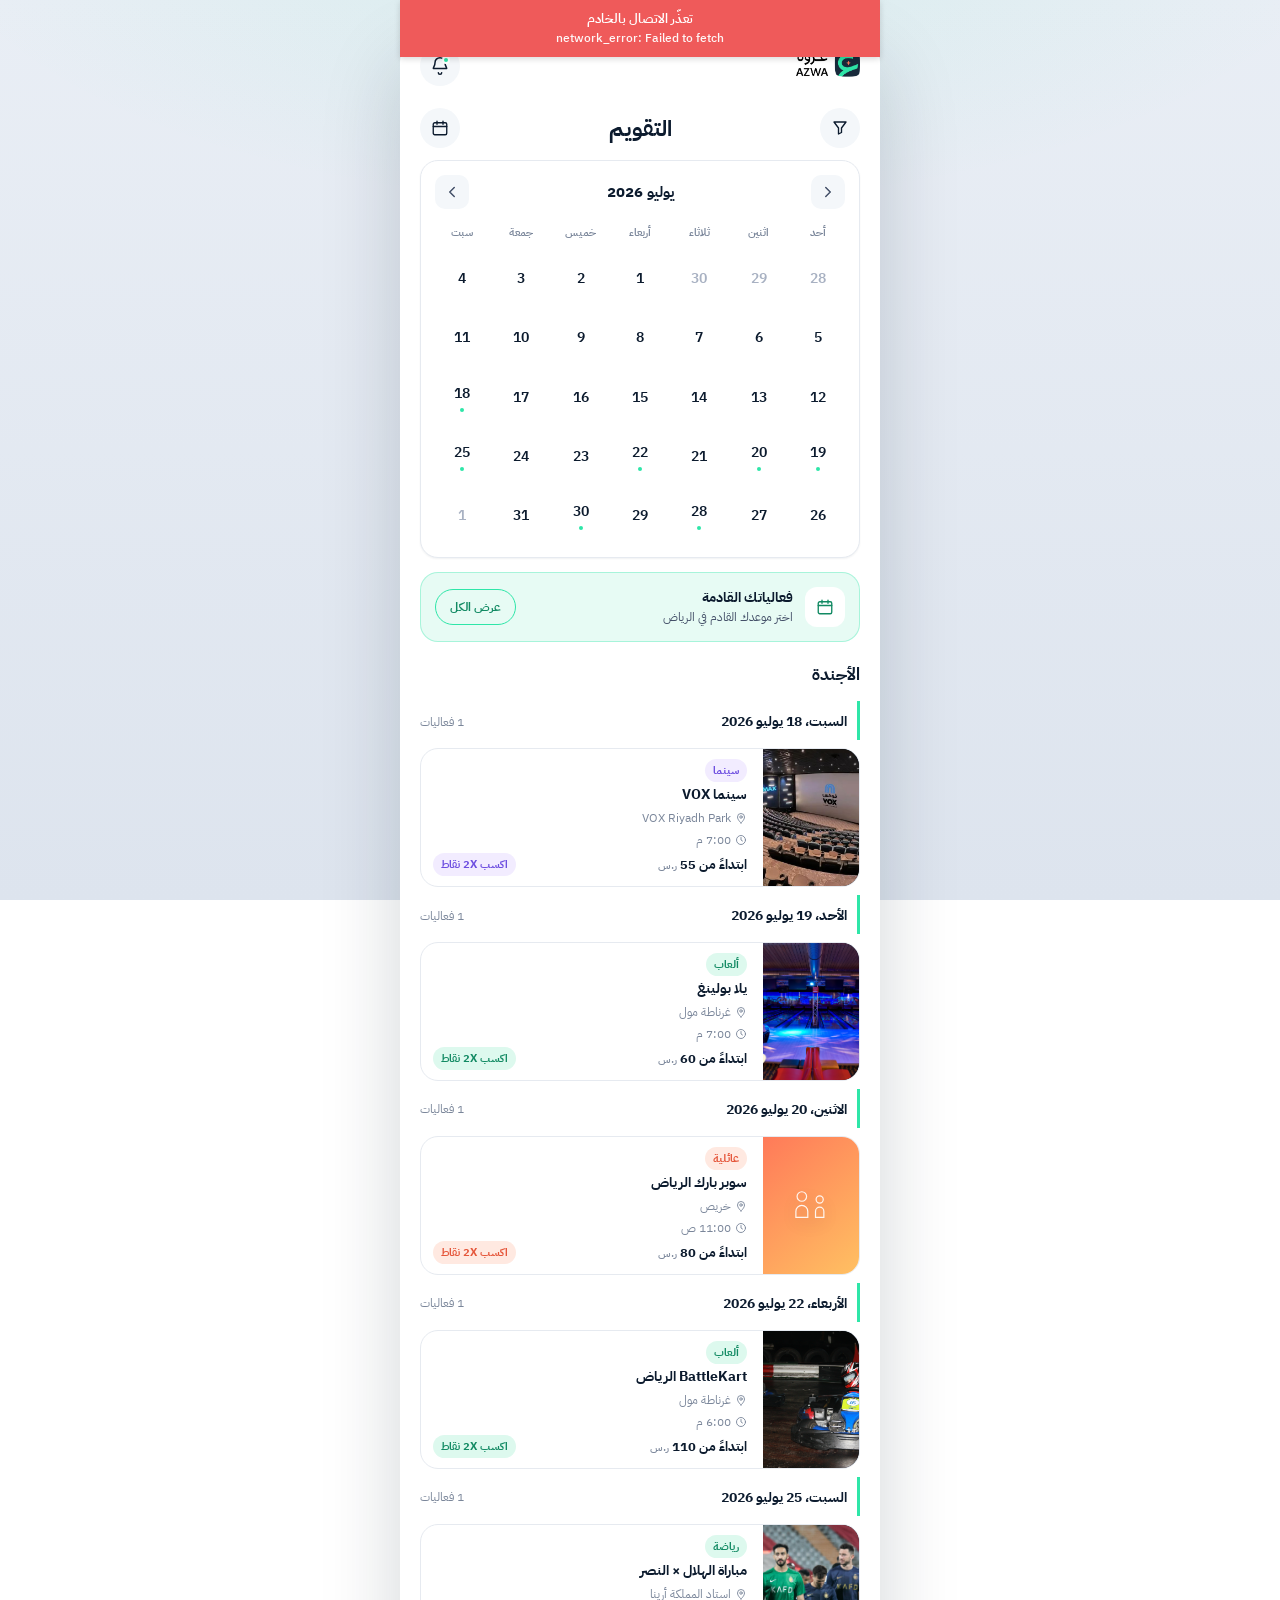
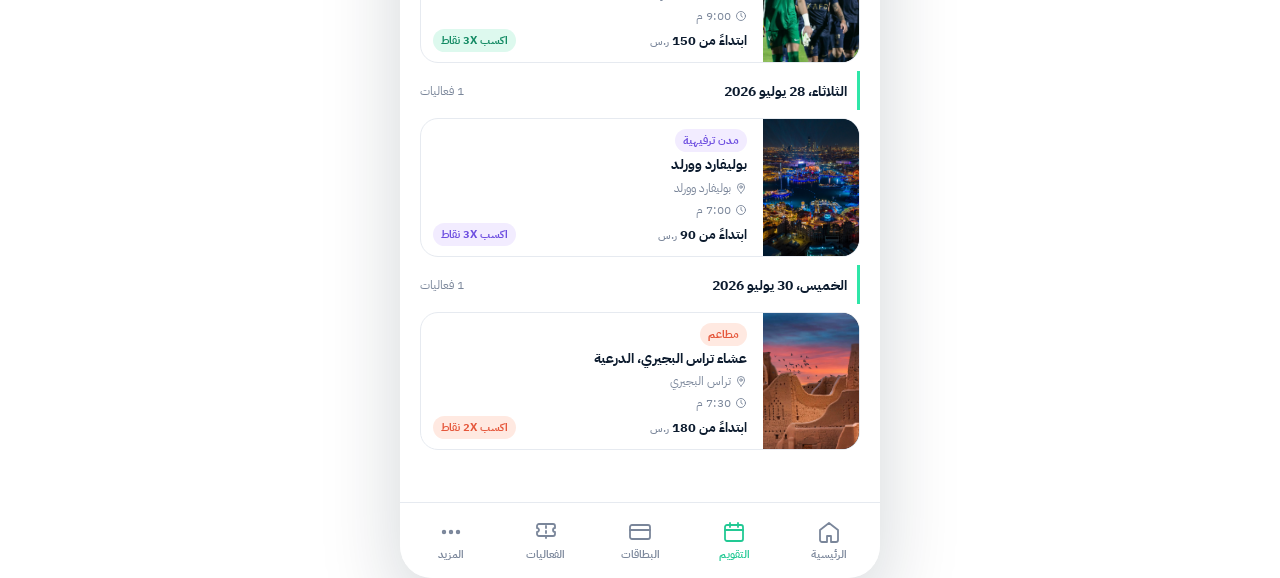
==== commit 306224b8: "website structure change" ====
--- a/calendar.html
+++ b/calendar.html
@@ -75,9 +75,9 @@
         <span class="ic"><svg viewBox="0 0 24 24" fill="none" stroke="currentColor" stroke-width="1.8" stroke-linecap="round" stroke-linejoin="round"><rect x="3" y="5" width="18" height="16" rx="2"/><path d="M16 3v4M8 3v4M3 10h18"/></svg></span>
         <span>التقويم</span>
       </a>
-      <a class="nav-item" href="map.html">
-        <span class="ic"><svg viewBox="0 0 24 24" fill="none" stroke="currentColor" stroke-width="1.8" stroke-linecap="round" stroke-linejoin="round"><path d="M12 22s7-6.2 7-12a7 7 0 10-14 0c0 5.8 7 12 7 12z"/><circle cx="12" cy="10" r="2.5"/></svg></span>
-        <span>الخريطة</span>
+      <a class="nav-item" href="cards.html">
+        <span class="ic"><svg viewBox="0 0 24 24" fill="none" stroke="currentColor" stroke-width="1.8" stroke-linecap="round" stroke-linejoin="round"><rect x="2" y="5" width="20" height="14" rx="2"/><path d="M2 10h20"/></svg></span>
+        <span>البطاقات</span>
       </a>
       <a class="nav-item" href="events.html">
         <span class="ic"><svg viewBox="0 0 24 24" fill="none" stroke="currentColor" stroke-width="1.8" stroke-linecap="round" stroke-linejoin="round"><path d="M3 8V6a2 2 0 012-2h14a2 2 0 012 2v2a2 2 0 100 4v2a2 2 0 01-2 2H5a2 2 0 01-2-2v-2a2 2 0 100-4z"/><path d="M12 6v12" stroke-dasharray="2 3"/></svg></span>
@@ -90,6 +90,6 @@
     </nav>
   </div>
 
-  <script src="js/app.js"></script>
+  <script type="module" src="js/app.js"></script>
 </body>
 </html>
--- a/css/styles.css
+++ b/css/styles.css
@@ -385,6 +385,105 @@
   height: 100%;
   object-fit: cover;
   display: block;
+  pointer-events: none;
+}
+
+/* Overlay content: label, balance, recharge, points */
+.card-overlay {
+  position: absolute;
+  inset: 0;
+  padding: 18px 20px 16px;
+  display: flex;
+  flex-direction: column;
+  z-index: 2;
+  color: var(--on-dark);
+}
+
+.card-top {
+  display: flex;
+  align-items: flex-start;
+  justify-content: flex-end;
+}
+
+.card-label {
+  font-size: 12px;
+  font-weight: 600;
+  color: rgba(255, 255, 255, 0.72);
+  letter-spacing: 0.2px;
+  text-shadow: 0 1px 2px rgba(0, 0, 0, 0.25);
+}
+
+.card-balance {
+  flex: 1;
+  display: flex;
+  align-items: center;
+  justify-content: flex-end;
+  margin-top: 4px;
+  text-align: end;
+  font-size: 32px;
+  font-weight: 800;
+  color: var(--on-dark);
+  letter-spacing: 0.5px;
+  line-height: 1.1;
+  text-shadow: 0 2px 8px rgba(0, 0, 0, 0.45);
+}
+
+.card-balance small {
+  font-size: 15px;
+  font-weight: 600;
+  color: rgba(255, 255, 255, 0.82);
+  margin-inline-start: 4px;
+}
+
+.card-footer {
+  margin-top: auto;
+  display: flex;
+  align-items: flex-end;
+  justify-content: space-between;
+  gap: 12px;
+}
+
+.card-recharge {
+  display: inline-flex;
+  align-items: center;
+  gap: 6px;
+  height: 40px;
+  padding: 0 16px;
+  border-radius: var(--r-pill);
+  background: var(--teal);
+  color: var(--dark);
+  font-weight: 800;
+  font-size: 14px;
+  box-shadow: 0 6px 14px rgba(46, 230, 168, 0.35);
+  transition: transform var(--dur) var(--ease), background var(--dur) var(--ease);
+}
+
+.card-recharge:hover { background: var(--teal-600); }
+.card-recharge:active { transform: scale(0.97); }
+
+.card-points {
+  display: flex;
+  flex-direction: column;
+  align-items: flex-end;
+  text-align: end;
+  gap: 2px;
+  padding: 4px 8px;
+  border-radius: 10px;
+  background: rgba(12, 27, 46, 0.35);
+  backdrop-filter: blur(4px);
+}
+
+.card-points .k {
+  font-size: 10px;
+  font-weight: 600;
+  color: rgba(255, 255, 255, 0.75);
+}
+
+.card-points .v {
+  font-size: 14px;
+  font-weight: 800;
+  color: var(--teal);
+  text-shadow: 0 1px 2px rgba(0, 0, 0, 0.35);
 }
 
 .azwa-card::after {
@@ -1839,16 +1938,27 @@
 
 .qty-row {
   display: flex;
-  align-items: center;
+  align-items: center;   /* center both sides on the row's vertical midline */
   justify-content: space-between;
   padding: 14px;
   background: var(--surface-2);
   border-radius: 14px;
   margin-top: 12px;
+  min-height: 62px;
+}
+
+/* Give every direct child of the row explicit vertical centering so the
+   2-line label/price stack and the 1-line +/- controls align at their midlines. */
+.qty-row > * {
+  align-self: center;
+  display: flex;
+  flex-direction: column;
+  justify-content: center;
 }
 
 .qty-controls {
-  display: inline-flex;
+  display: flex;
+  flex-direction: row;
   align-items: center;
   gap: 12px;
 }
@@ -1923,6 +2033,51 @@
   transform: translateX(-50%) translateY(0);
 }
 
+/* Filter banner (shown above events list when a URL filter is active) */
+.filter-banner {
+  margin: 0 20px 12px;
+  padding: 10px 14px;
+  border-radius: 12px;
+  background: var(--teal-050);
+  color: var(--teal-ink);
+  font-size: 13px;
+  font-weight: 700;
+  display: flex;
+  align-items: center;
+  justify-content: space-between;
+  gap: 10px;
+  border: 1px solid rgba(46, 230, 168, 0.35);
+}
+.filter-banner .lbl { flex: 1; }
+.filter-banner .clear {
+  width: 26px;
+  height: 26px;
+  border-radius: 50%;
+  background: var(--surface);
+  color: var(--ink-2);
+  display: inline-flex;
+  align-items: center;
+  justify-content: center;
+}
+.filter-banner .clear:hover { background: var(--surface-3); }
+
+/* Sign-in "or" divider */
+.signin-divider {
+  display: flex;
+  align-items: center;
+  gap: 10px;
+  margin: 16px 0 12px;
+  color: var(--ink-3);
+  font-size: 12px;
+}
+.signin-divider::before,
+.signin-divider::after {
+  content: '';
+  flex: 1;
+  height: 1px;
+  background: var(--border);
+}
+
 /* Toggle */
 .toggle {
   position: relative;
@@ -1992,6 +2147,135 @@
   .cat-tile .ic-wrap { width: 48px; height: 48px; }
 }
 
+/* ==========================================================================
+   Cards page — two-card stack (personal + family), placeholder variant.
+   ========================================================================== */
+.card-list {
+  display: flex;
+  flex-direction: column;
+  gap: 14px;
+  padding: 0 20px;
+}
+.card-list .azwa-card { margin: 0; }
+
+/* Family card gets a warmer accent so it reads distinct from personal at a glance. */
+.azwa-card--family {
+  background: linear-gradient(135deg, #1a1030 0%, #2a1650 100%);
+}
+.azwa-card--family::after {
+  background: radial-gradient(closest-side, rgba(255, 120, 160, 0.35), transparent 70%);
+}
+.azwa-card--family .card-recharge {
+  background: #ff86b0;
+  color: #1a1030;
+  box-shadow: 0 6px 14px rgba(255, 134, 176, 0.35);
+}
+
+/* Placeholder tile for unlinked cards — desaturated + "activate" CTA */
+.azwa-card--placeholder {
+  filter: saturate(0.4);
+  opacity: 0.85;
+}
+.azwa-card--placeholder .card-recharge {
+  background: rgba(255, 255, 255, 0.9);
+  color: var(--dark);
+  box-shadow: none;
+}
+
+.card-badge {
+  padding: 3px 10px;
+  border-radius: 999px;
+  background: rgba(255, 255, 255, 0.18);
+  color: var(--on-dark);
+  font-size: 10px;
+  font-weight: 700;
+  letter-spacing: 0.3px;
+  backdrop-filter: blur(6px);
+}
+
+.card-holder-row {
+  display: flex;
+  align-items: baseline;
+  justify-content: space-between;
+  gap: 8px;
+  margin-top: 6px;
+  color: rgba(255, 255, 255, 0.9);
+}
+.card-holder {
+  font-size: 13px;
+  font-weight: 600;
+  text-shadow: 0 1px 2px rgba(0, 0, 0, 0.35);
+}
+.card-num-mini {
+  font-size: 12px;
+  letter-spacing: 2px;
+  color: rgba(255, 255, 255, 0.75);
+}
+
+/* ==========================================================================
+   Package cards (scroller on events.html) + package details sheet.
+   ========================================================================== */
+.package-card { position: relative; }
+.pkg-badge {
+  position: absolute;
+  top: 8px;
+  inset-inline-end: 8px;
+  padding: 3px 10px;
+  border-radius: 999px;
+  background: rgba(12, 27, 46, 0.72);
+  color: #fff;
+  font-size: 10px;
+  font-weight: 700;
+  backdrop-filter: blur(6px);
+}
+
+.pkg-items-head {
+  margin: 14px 0 8px;
+  font-size: 12px;
+  font-weight: 700;
+  color: var(--ink-2);
+}
+.pkg-items {
+  display: flex;
+  flex-direction: column;
+  gap: 8px;
+  padding: 10px 12px;
+  border-radius: var(--r-md);
+  background: var(--surface-2);
+}
+.pkg-item {
+  display: grid;
+  grid-template-columns: 28px 1fr;
+  gap: 10px;
+  align-items: center;
+}
+.pkg-step {
+  width: 26px;
+  height: 26px;
+  border-radius: 50%;
+  background: var(--teal);
+  color: var(--dark);
+  font-weight: 800;
+  font-size: 12px;
+  display: inline-flex;
+  align-items: center;
+  justify-content: center;
+}
+.pkg-item-title {
+  font-size: 13px;
+  font-weight: 700;
+  color: var(--ink);
+}
+.pkg-item-meta {
+  font-size: 11px;
+  color: var(--ink-3);
+  display: flex;
+  align-items: center;
+  gap: 4px;
+  margin-top: 2px;
+}
+.pkg-item-meta svg { flex-shrink: 0; }
+
 /* Motion preference */
 @media (prefers-reduced-motion: reduce) {
   *,
